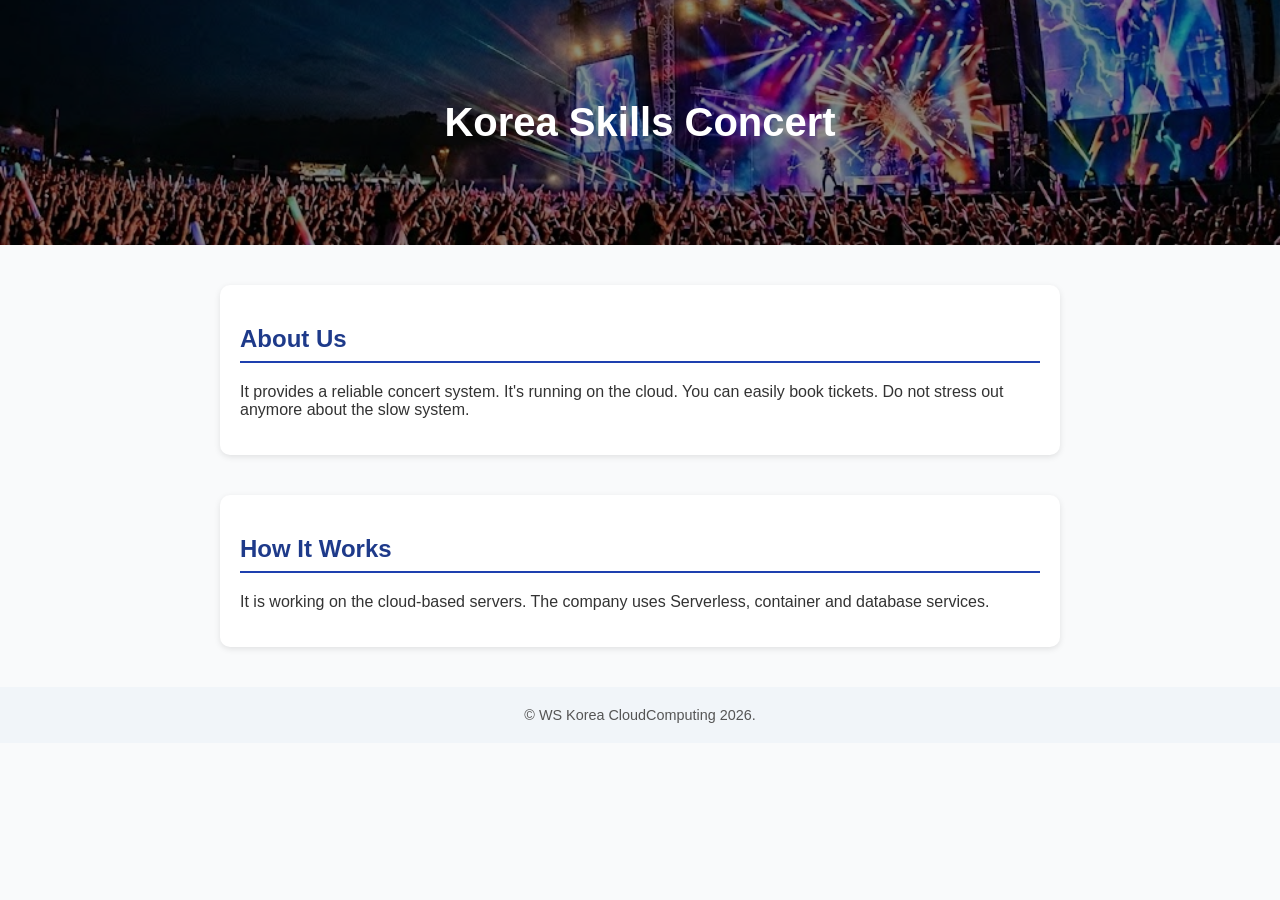
==== index.html @ e22e2580 "Add files via upload" ====
<!DOCTYPE html>
<html lang="en">
<head>
  <meta charset="UTF-8">
  <title>SkillsKorea</title>
  <style>
    body {
      font-family: 'Segoe UI', Arial, sans-serif;
      background-color: #f9fafb;
      margin: 0;
      padding: 0;
      color: #333;
    }
    header {
      background-image: url('main.jpeg');
      background-size: cover;
      background-position: center;
      color: white;
      padding: 100px 20px;
      text-align: center;
      position: relative;
    }
    header::after {
      content: "";
      position: absolute;
      top: 0; left: 0; right: 0; bottom: 0;
      background: rgba(0, 0, 0, 0.45); /* 어두운 반투명 오버레이 */
    }
    header h1 {
      position: relative;
      z-index: 1;
      font-size: 2.5em;
      margin: 0;
    }
    section {
      max-width: 800px;
      margin: 40px auto;
      padding: 20px;
      background: white;
      border-radius: 10px;
      box-shadow: 0 2px 6px rgba(0,0,0,0.1);
    }
    h2 {
      color: #1e3a8a;
      border-bottom: 2px solid #1e40af;
      padding-bottom: 8px;
    }
    ul {
      list-style-type: square;
      margin-left: 20px;
    }
    footer {
      text-align: center;
      padding: 20px;
      background-color: #f1f5f9;
      color: #555;
      font-size: 0.9em;
    }
    @media (max-width: 600px) {
      header { padding: 60px 10px; }
      section { margin: 20px; }
    }
  </style>
</head>
<body>

  <header>
    <h1>Korea Skills Concert</h1>
  </header>

  <section id="about">
    <h2>About Us</h2>
    <p>
      It provides a reliable concert system. It's running on the cloud. You can easily book tickets. Do not stress out anymore about the slow system.<br>
    </p>
  </section>

  <section id="how-it-works">
    <h2>How It Works</h2>
    <p>
      It is working on the cloud-based servers. The company uses Serverless, container and database services.
    </p>
  </section>

  <footer>
    © WS Korea CloudComputing 2026.
  </footer>

</body>
</html>
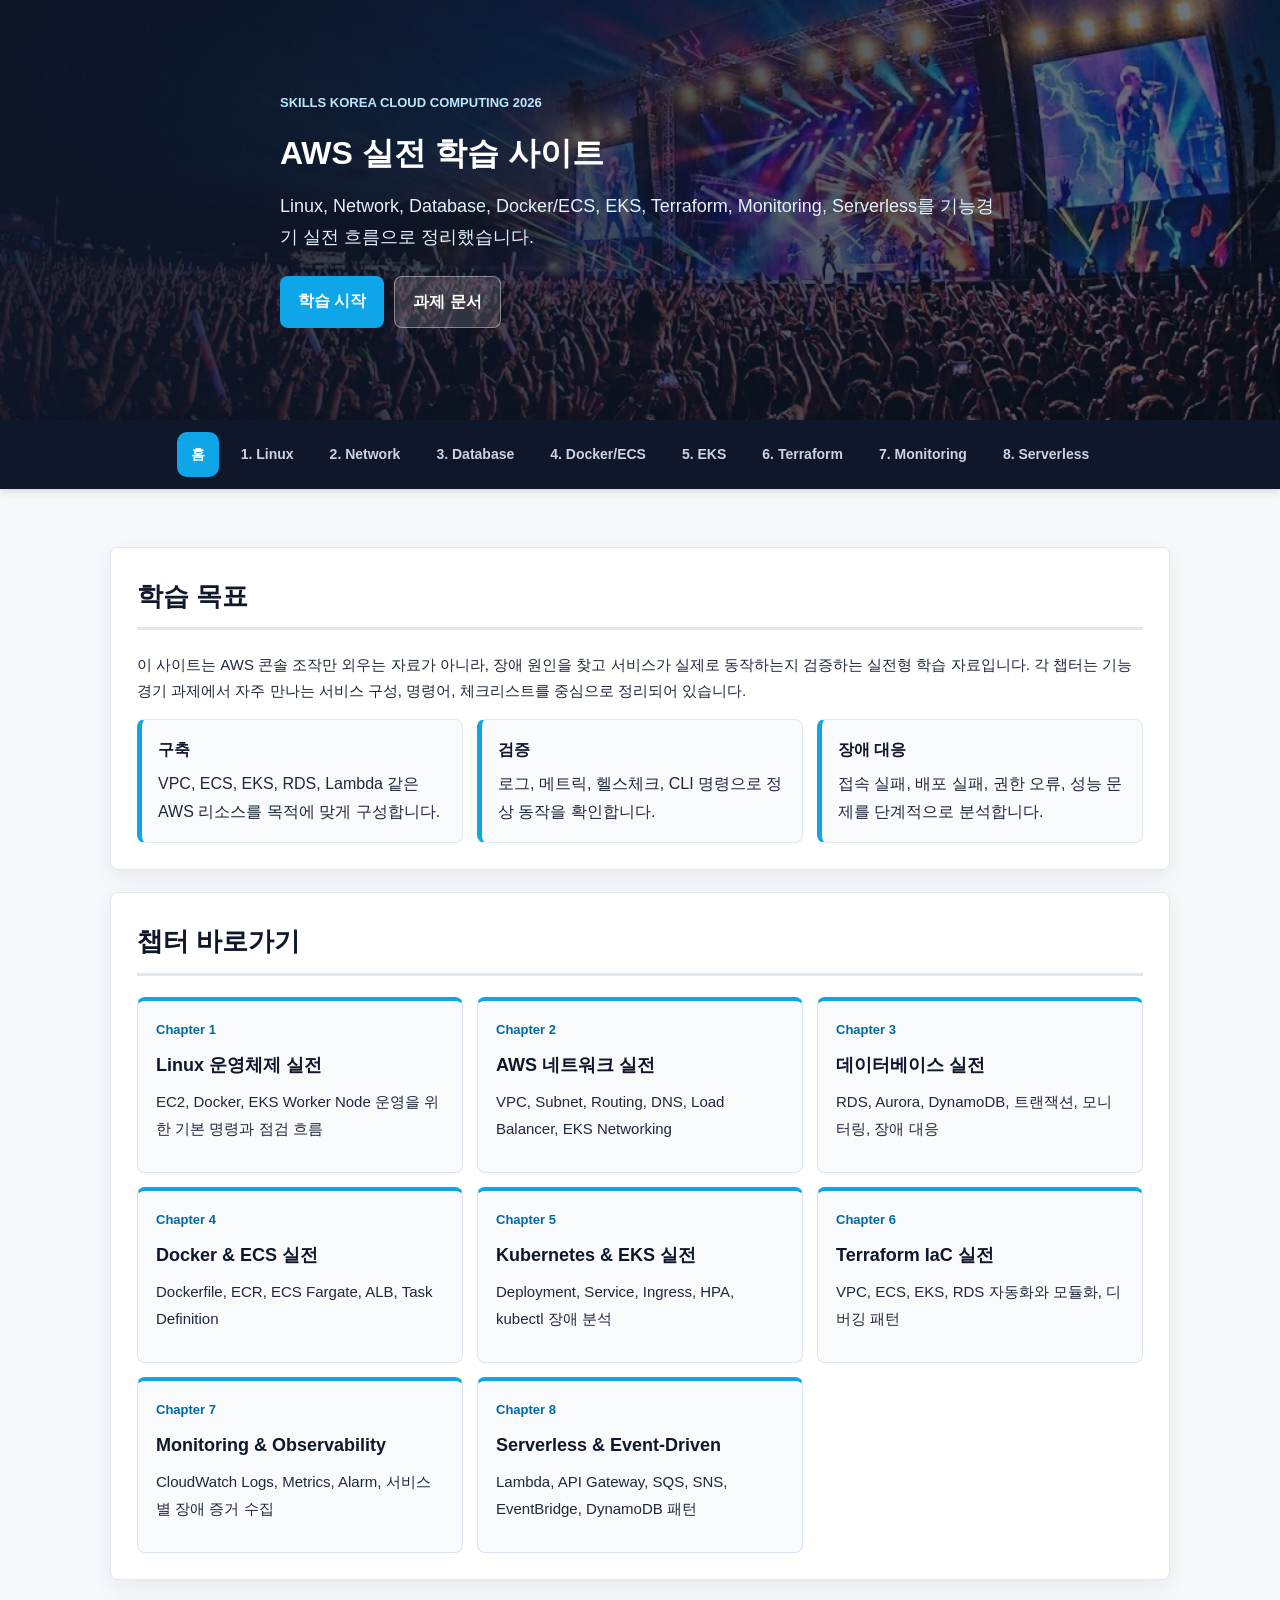
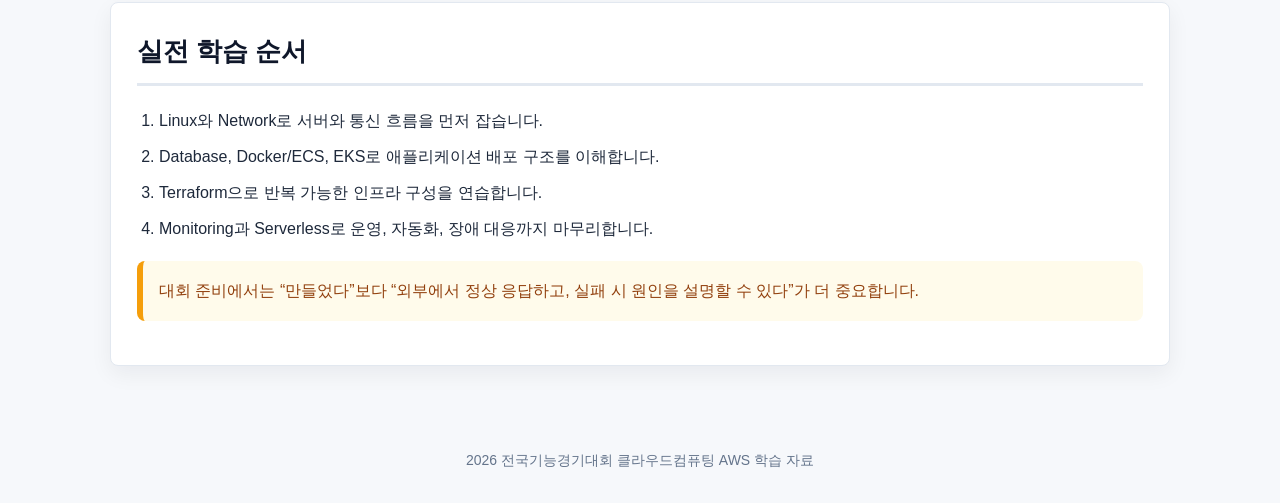
==== commit 165e4ad1: "Add files via upload" ====
--- a/index.html
+++ b/index.html
@@ -1,91 +1,107 @@
 <!DOCTYPE html>
-<html lang="en">
+<html lang="ko">
 <head>
-  <meta charset="UTF-8">
-  <title>SkillsKorea</title>
-  <style>
-    body {
-      font-family: 'Segoe UI', Arial, sans-serif;
-      background-color: #f9fafb;
-      margin: 0;
-      padding: 0;
-      color: #333;
-    }
-    header {
-      background-image: url('main.jpeg');
-      background-size: cover;
-      background-position: center;
-      color: white;
-      padding: 100px 20px;
-      text-align: center;
-      position: relative;
-    }
-    header::after {
-      content: "";
-      position: absolute;
-      top: 0; left: 0; right: 0; bottom: 0;
-      background: rgba(0, 0, 0, 0.45); /* 어두운 반투명 오버레이 */
-    }
-    header h1 {
-      position: relative;
-      z-index: 1;
-      font-size: 2.5em;
-      margin: 0;
-    }
-    section {
-      max-width: 800px;
-      margin: 40px auto;
-      padding: 20px;
-      background: white;
-      border-radius: 10px;
-      box-shadow: 0 2px 6px rgba(0,0,0,0.1);
-    }
-    h2 {
-      color: #1e3a8a;
-      border-bottom: 2px solid #1e40af;
-      padding-bottom: 8px;
-    }
-    ul {
-      list-style-type: square;
-      margin-left: 20px;
-    }
-    footer {
-      text-align: center;
-      padding: 20px;
-      background-color: #f1f5f9;
-      color: #555;
-      font-size: 0.9em;
-    }
-    @media (max-width: 600px) {
-      header { padding: 60px 10px; }
-      section { margin: 20px; }
-    }
-  </style>
+  <meta charset="UTF-8" />
+  <meta name="viewport" content="width=device-width, initial-scale=1.0" />
+  <title>2026 전국기능경기대회 클라우드컴퓨팅 AWS 학습</title>
+  <link rel="stylesheet" href="style.css" />
 </head>
 <body>
-
-  <header>
-    <h1>Korea Skills Concert</h1>
+  <header class="home-hero">
+    <div class="wrap">
+      <p class="eyebrow">Skills Korea Cloud Computing 2026</p>
+      <h1>AWS 실전 학습 사이트</h1>
+      <p class="lead">Linux, Network, Database, Docker/ECS, EKS, Terraform, Monitoring, Serverless를 기능경기 실전 흐름으로 정리했습니다.</p>
+      <div class="hero-actions">
+        <a class="btn" href="chapter_1_linux.html">학습 시작</a>
+        <a class="btn secondary" href="2026_전국기능경기대회_클라우드컴퓨팅_제1과제_v3.docx">과제 문서</a>
+      </div>
+    </div>
   </header>
 
-  <section id="about">
-    <h2>About Us</h2>
-    <p>
-      It provides a reliable concert system. It's running on the cloud. You can easily book tickets. Do not stress out anymore about the slow system.<br>
-    </p>
-  </section>
+  <nav aria-label="주요 학습 목차">
+    <a class="active" href="index.html">홈</a>
+    <a href="chapter_1_linux.html">1. Linux</a>
+    <a href="chapter_2_network.html">2. Network</a>
+    <a href="chapter_3_database.html">3. Database</a>
+    <a href="chapter_4_docker_ecs.html">4. Docker/ECS</a>
+    <a href="chapter_5_eks.html">5. EKS</a>
+    <a href="chapter_6_terraform.html">6. Terraform</a>
+    <a href="chapter_7_monitoring.html">7. Monitoring</a>
+    <a href="chapter_8_serverless.html">8. Serverless</a>
+  </nav>
 
-  <section id="how-it-works">
-    <h2>How It Works</h2>
-    <p>
-      It is working on the cloud-based servers. The company uses Serverless, container and database services.
-    </p>
-  </section>
+  <main>
+    <section class="box intro-box">
+      <h2>학습 목표</h2>
+      <p>이 사이트는 AWS 콘솔 조작만 외우는 자료가 아니라, 장애 원인을 찾고 서비스가 실제로 동작하는지 검증하는 실전형 학습 자료입니다. 각 챕터는 기능경기 과제에서 자주 만나는 서비스 구성, 명령어, 체크리스트를 중심으로 정리되어 있습니다.</p>
+      <div class="grid">
+        <div class="card"><b>구축</b>VPC, ECS, EKS, RDS, Lambda 같은 AWS 리소스를 목적에 맞게 구성합니다.</div>
+        <div class="card"><b>검증</b>로그, 메트릭, 헬스체크, CLI 명령으로 정상 동작을 확인합니다.</div>
+        <div class="card"><b>장애 대응</b>접속 실패, 배포 실패, 권한 오류, 성능 문제를 단계적으로 분석합니다.</div>
+      </div>
+    </section>
+
+    <section class="box">
+      <h2>챕터 바로가기</h2>
+      <div class="chapter-grid">
+        <a class="chapter-card" href="chapter_1_linux.html">
+          <span>Chapter 1</span>
+          <b>Linux 운영체제 실전</b>
+          <p>EC2, Docker, EKS Worker Node 운영을 위한 기본 명령과 점검 흐름</p>
+        </a>
+        <a class="chapter-card" href="chapter_2_network.html">
+          <span>Chapter 2</span>
+          <b>AWS 네트워크 실전</b>
+          <p>VPC, Subnet, Routing, DNS, Load Balancer, EKS Networking</p>
+        </a>
+        <a class="chapter-card" href="chapter_3_database.html">
+          <span>Chapter 3</span>
+          <b>데이터베이스 실전</b>
+          <p>RDS, Aurora, DynamoDB, 트랜잭션, 모니터링, 장애 대응</p>
+        </a>
+        <a class="chapter-card" href="chapter_4_docker_ecs.html">
+          <span>Chapter 4</span>
+          <b>Docker & ECS 실전</b>
+          <p>Dockerfile, ECR, ECS Fargate, ALB, Task Definition</p>
+        </a>
+        <a class="chapter-card" href="chapter_5_eks.html">
+          <span>Chapter 5</span>
+          <b>Kubernetes & EKS 실전</b>
+          <p>Deployment, Service, Ingress, HPA, kubectl 장애 분석</p>
+        </a>
+        <a class="chapter-card" href="chapter_6_terraform.html">
+          <span>Chapter 6</span>
+          <b>Terraform IaC 실전</b>
+          <p>VPC, ECS, EKS, RDS 자동화와 모듈화, 디버깅 패턴</p>
+        </a>
+        <a class="chapter-card" href="chapter_7_monitoring.html">
+          <span>Chapter 7</span>
+          <b>Monitoring & Observability</b>
+          <p>CloudWatch Logs, Metrics, Alarm, 서비스별 장애 증거 수집</p>
+        </a>
+        <a class="chapter-card" href="chapter_8_serverless.html">
+          <span>Chapter 8</span>
+          <b>Serverless & Event-Driven</b>
+          <p>Lambda, API Gateway, SQS, SNS, EventBridge, DynamoDB 패턴</p>
+        </a>
+      </div>
+    </section>
+
+    <section class="box">
+      <h2>실전 학습 순서</h2>
+      <ol class="study-flow">
+        <li>Linux와 Network로 서버와 통신 흐름을 먼저 잡습니다.</li>
+        <li>Database, Docker/ECS, EKS로 애플리케이션 배포 구조를 이해합니다.</li>
+        <li>Terraform으로 반복 가능한 인프라 구성을 연습합니다.</li>
+        <li>Monitoring과 Serverless로 운영, 자동화, 장애 대응까지 마무리합니다.</li>
+      </ol>
+      <div class="tip">대회 준비에서는 “만들었다”보다 “외부에서 정상 응답하고, 실패 시 원인을 설명할 수 있다”가 더 중요합니다.</div>
+    </section>
+  </main>
 
   <footer>
-    © WS Korea CloudComputing 2026.
+    2026 전국기능경기대회 클라우드컴퓨팅 AWS 학습 자료
   </footer>
-
 </body>
 </html>
-
--- a/style.css
+++ b/style.css
@@ -0,0 +1,338 @@
+* {
+  box-sizing: border-box;
+}
+
+body {
+  margin: 0;
+  font-family: 'Noto Sans KR', 'Segoe UI', sans-serif;
+  background: #f6f8fb;
+  color: #1e293b;
+  line-height: 1.75;
+}
+
+header {
+  background: linear-gradient(135deg, #172554, #0369a1);
+  padding: 40px 20px;
+  color: white;
+}
+
+.home-hero {
+  background:
+    linear-gradient(90deg, rgba(15, 23, 42, 0.9), rgba(15, 23, 42, 0.58)),
+    url('main.jpeg') center / cover;
+  min-height: 420px;
+  display: flex;
+  align-items: center;
+}
+
+header .wrap {
+  max-width: 1100px;
+  margin: auto;
+}
+
+header h1 {
+  margin: 0;
+  font-size: 32px;
+  font-weight: 800;
+}
+
+header p {
+  margin-top: 10px;
+  color: #e0f2fe;
+  font-size: 16px;
+}
+
+.eyebrow {
+  margin: 0 0 10px;
+  color: #bae6fd;
+  font-size: 13px;
+  font-weight: 800;
+  text-transform: uppercase;
+}
+
+.lead {
+  max-width: 720px;
+  font-size: 18px;
+}
+
+.hero-actions {
+  display: flex;
+  gap: 10px;
+  flex-wrap: wrap;
+  margin-top: 22px;
+}
+
+nav {
+  background: #0f172a;
+  padding: 12px;
+  display: flex;
+  gap: 8px;
+  flex-wrap: wrap;
+  justify-content: center;
+  position: sticky;
+  top: 0;
+  z-index: 100;
+  box-shadow: 0 2px 8px rgba(0,0,0,0.15);
+}
+
+nav a {
+  color: #cbd5e1;
+  text-decoration: none;
+  padding: 10px 14px;
+  border-radius: 10px;
+  font-weight: 700;
+  font-size: 14px;
+  transition: 0.2s ease;
+}
+
+nav a:hover,
+nav a.active {
+  background: #0ea5e9;
+  color: white;
+}
+
+main {
+  max-width: 1100px;
+  margin: auto;
+  padding: 30px 20px;
+}
+
+.box {
+  background: white;
+  border-radius: 8px;
+  padding: 26px;
+  margin-bottom: 22px;
+  border: 1px solid #e2e8f0;
+  box-shadow: 0 8px 22px rgba(15, 23, 42, 0.06);
+}
+
+h2 {
+  font-size: 26px;
+  color: #0f172a;
+  border-bottom: 3px solid #e2e8f0;
+  padding-bottom: 8px;
+  margin-top: 0;
+}
+
+h3 {
+  font-size: 19px;
+  color: #1e3a5f;
+  margin-top: 24px;
+}
+
+p {
+  font-size: 15px;
+}
+
+.grid {
+  display: grid;
+  grid-template-columns: repeat(auto-fit, minmax(240px, 1fr));
+  gap: 14px;
+}
+
+.card {
+  background: #f8fafc;
+  border: 1px solid #e2e8f0;
+  border-left: 5px solid #0ea5e9;
+  border-radius: 8px;
+  padding: 16px;
+}
+
+.card b {
+  display: block;
+  margin-bottom: 6px;
+  color: #0f172a;
+}
+
+.tip {
+  background: #fffbeb;
+  border-left: 6px solid #f59e0b;
+  padding: 16px;
+  border-radius: 8px;
+  margin: 18px 0;
+  color: #92400e;
+}
+
+.warn {
+  background: #fef2f2;
+  border-left: 6px solid #ef4444;
+  padding: 16px;
+  border-radius: 8px;
+  margin: 18px 0;
+  color: #991b1b;
+}
+
+pre {
+  background: #0f172a;
+  color: #e2e8f0;
+  padding: 16px;
+  border-radius: 8px;
+  overflow-x: auto;
+  font-size: 13px;
+  line-height: 1.65;
+}
+
+code {
+  font-family: 'Fira Code', monospace;
+}
+
+table {
+  width: 100%;
+  border-collapse: collapse;
+  margin: 14px 0;
+  background: white;
+}
+
+th,
+td {
+  border: 1px solid #e2e8f0;
+  padding: 10px;
+  text-align: left;
+  vertical-align: top;
+}
+
+th {
+  background: #e0f2fe;
+  font-weight: 700;
+}
+
+.check li {
+  margin: 8px 0;
+}
+
+.diagram {
+  background: #f8fafc;
+  border: 1px dashed #94a3b8;
+  border-radius: 8px;
+  padding: 16px;
+  font-family: monospace;
+  white-space: pre-wrap;
+}
+
+.next {
+  display: flex;
+  justify-content: space-between;
+  gap: 10px;
+  margin-top: 30px;
+}
+
+.btn {
+  display: inline-block;
+  background: #0ea5e9;
+  color: white;
+  text-decoration: none;
+  border-radius: 8px;
+  padding: 11px 18px;
+  font-weight: 800;
+  transition: 0.2s ease;
+}
+
+.btn:hover {
+  background: #0284c7;
+}
+
+.btn.secondary {
+  background: rgba(255, 255, 255, 0.14);
+  border: 1px solid rgba(255, 255, 255, 0.4);
+}
+
+.btn.secondary:hover {
+  background: rgba(255, 255, 255, 0.24);
+}
+
+.intro-box {
+  margin-top: 28px;
+}
+
+.chapter-grid {
+  display: grid;
+  grid-template-columns: repeat(auto-fit, minmax(250px, 1fr));
+  gap: 14px;
+}
+
+.chapter-card {
+  min-height: 176px;
+  display: flex;
+  flex-direction: column;
+  gap: 8px;
+  padding: 18px;
+  color: #1e293b;
+  text-decoration: none;
+  background: #f8fafc;
+  border: 1px solid #dbe4ef;
+  border-top: 4px solid #0ea5e9;
+  border-radius: 8px;
+  transition: transform 0.16s ease, box-shadow 0.16s ease, border-color 0.16s ease;
+}
+
+.chapter-card:hover {
+  transform: translateY(-2px);
+  border-color: #38bdf8;
+  box-shadow: 0 10px 24px rgba(15, 23, 42, 0.1);
+}
+
+.chapter-card span {
+  color: #0369a1;
+  font-size: 13px;
+  font-weight: 800;
+}
+
+.chapter-card b {
+  color: #0f172a;
+  font-size: 18px;
+}
+
+.chapter-card p {
+  margin: 0;
+}
+
+.study-flow {
+  padding-left: 22px;
+}
+
+.study-flow li {
+  margin: 8px 0;
+}
+
+footer {
+  text-align: center;
+  padding: 30px;
+  color: #64748b;
+  font-size: 14px;
+}
+
+@media (max-width: 768px) {
+  header h1 {
+    font-size: 24px;
+  }
+
+  .home-hero {
+    min-height: 380px;
+  }
+
+  .lead {
+    font-size: 16px;
+  }
+
+  nav {
+    justify-content: flex-start;
+    overflow-x: auto;
+    flex-wrap: nowrap;
+  }
+
+  .grid {
+    grid-template-columns: 1fr;
+  }
+
+  .next {
+    flex-direction: column;
+  }
+
+  .btn {
+    text-align: center;
+  }
+
+  .hero-actions .btn {
+    width: 100%;
+  }
+}
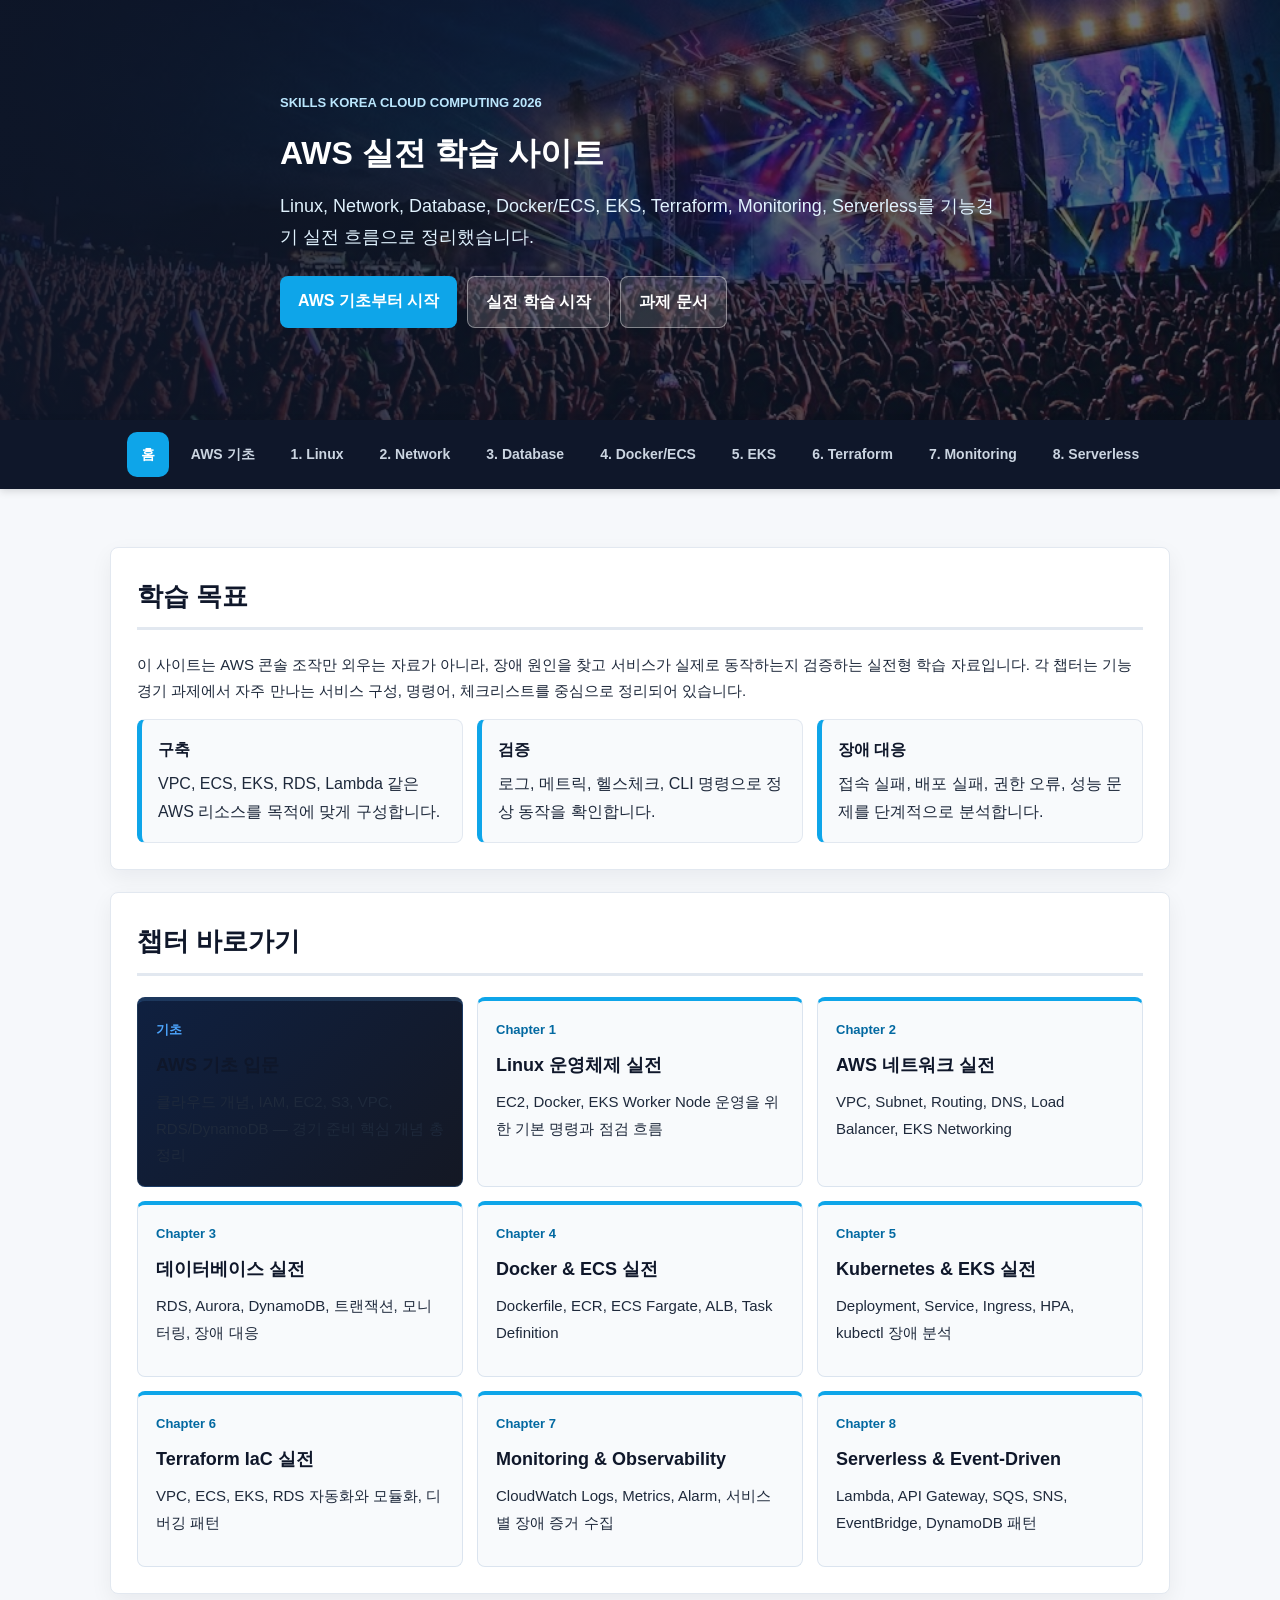
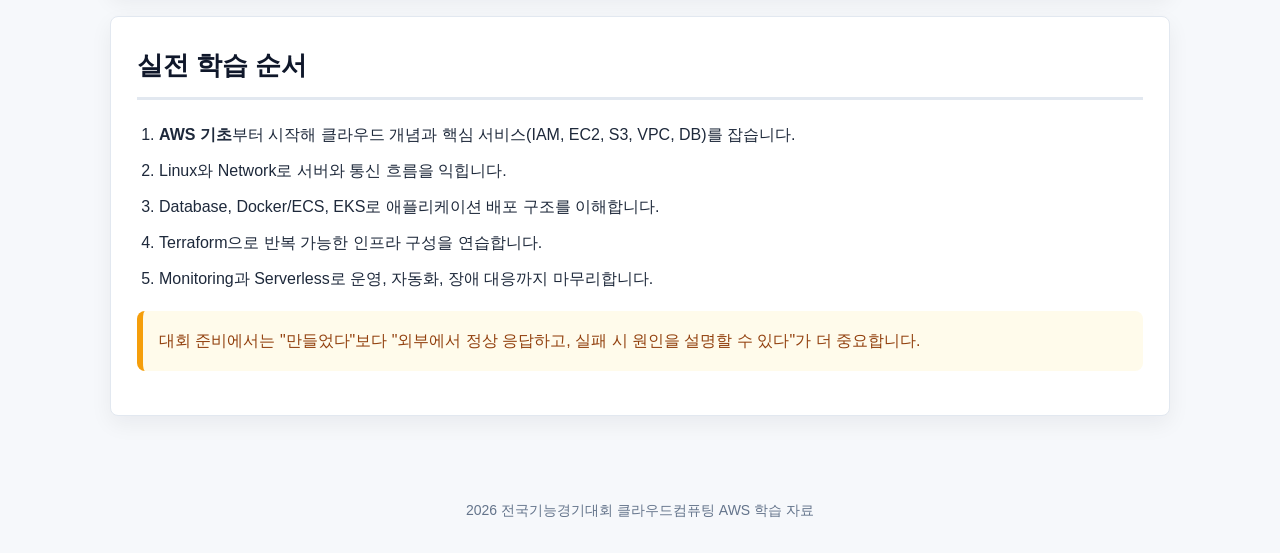
==== commit aae073a9: "Add files via upload" ====
--- a/index.html
+++ b/index.html
@@ -1,107 +1,125 @@
 <!DOCTYPE html>
 <html lang="ko">
 <head>
-  <meta charset="UTF-8" />
-  <meta name="viewport" content="width=device-width, initial-scale=1.0" />
-  <title>2026 전국기능경기대회 클라우드컴퓨팅 AWS 학습</title>
-  <link rel="stylesheet" href="style.css" />
+<meta charset="UTF-8" />
+<meta name="viewport" content="width=device-width, initial-scale=1.0" />
+<title>2026 전국기능경기대회 클라우드컴퓨팅 AWS 학습</title>
+<link rel="stylesheet" href="style.css" />
 </head>
 <body>
-  <header class="home-hero">
-    <div class="wrap">
-      <p class="eyebrow">Skills Korea Cloud Computing 2026</p>
-      <h1>AWS 실전 학습 사이트</h1>
-      <p class="lead">Linux, Network, Database, Docker/ECS, EKS, Terraform, Monitoring, Serverless를 기능경기 실전 흐름으로 정리했습니다.</p>
-      <div class="hero-actions">
-        <a class="btn" href="chapter_1_linux.html">학습 시작</a>
-        <a class="btn secondary" href="2026_전국기능경기대회_클라우드컴퓨팅_제1과제_v3.docx">과제 문서</a>
-      </div>
+<header class="home-hero">
+  <div class="wrap">
+    <p class="eyebrow">Skills Korea Cloud Computing 2026</p>
+    <h1>AWS 실전 학습 사이트</h1>
+    <p class="lead">Linux, Network, Database, Docker/ECS, EKS, Terraform, Monitoring, Serverless를 기능경기 실전 흐름으로 정리했습니다.</p>
+    <div class="hero-actions">
+      <a class="btn" href="chapter_aws_basic.html">AWS 기초부터 시작</a>
+      <a class="btn secondary" href="chapter_1_linux.html">실전 학습 시작</a>
+      <a class="btn secondary" href="2026_전국기능경기대회_클라우드컴퓨팅_제1과제_v3.docx">과제 문서</a>
     </div>
-  </header>
+  </div>
+</header>
 
-  <nav aria-label="주요 학습 목차">
-    <a class="active" href="index.html">홈</a>
-    <a href="chapter_1_linux.html">1. Linux</a>
-    <a href="chapter_2_network.html">2. Network</a>
-    <a href="chapter_3_database.html">3. Database</a>
-    <a href="chapter_4_docker_ecs.html">4. Docker/ECS</a>
-    <a href="chapter_5_eks.html">5. EKS</a>
-    <a href="chapter_6_terraform.html">6. Terraform</a>
-    <a href="chapter_7_monitoring.html">7. Monitoring</a>
-    <a href="chapter_8_serverless.html">8. Serverless</a>
-  </nav>
+<nav aria-label="주요 학습 목차">
+  <a class="active" href="index.html">홈</a>
+  <a href="chapter_aws_basic.html">AWS 기초</a>
+  <a href="chapter_1_linux.html">1. Linux</a>
+  <a href="chapter_2_network.html">2. Network</a>
+  <a href="chapter_3_database.html">3. Database</a>
+  <a href="chapter_4_docker_ecs.html">4. Docker/ECS</a>
+  <a href="chapter_5_eks.html">5. EKS</a>
+  <a href="chapter_6_terraform.html">6. Terraform</a>
+  <a href="chapter_7_monitoring.html">7. Monitoring</a>
+  <a href="chapter_8_serverless.html">8. Serverless</a>
+</nav>
 
-  <main>
-    <section class="box intro-box">
-      <h2>학습 목표</h2>
-      <p>이 사이트는 AWS 콘솔 조작만 외우는 자료가 아니라, 장애 원인을 찾고 서비스가 실제로 동작하는지 검증하는 실전형 학습 자료입니다. 각 챕터는 기능경기 과제에서 자주 만나는 서비스 구성, 명령어, 체크리스트를 중심으로 정리되어 있습니다.</p>
-      <div class="grid">
-        <div class="card"><b>구축</b>VPC, ECS, EKS, RDS, Lambda 같은 AWS 리소스를 목적에 맞게 구성합니다.</div>
-        <div class="card"><b>검증</b>로그, 메트릭, 헬스체크, CLI 명령으로 정상 동작을 확인합니다.</div>
-        <div class="card"><b>장애 대응</b>접속 실패, 배포 실패, 권한 오류, 성능 문제를 단계적으로 분석합니다.</div>
-      </div>
-    </section>
+<main>
+  <section class="box intro-box">
+    <h2>학습 목표</h2>
+    <p>이 사이트는 AWS 콘솔 조작만 외우는 자료가 아니라, 장애 원인을 찾고 서비스가 실제로 동작하는지 검증하는 실전형 학습 자료입니다. 각 챕터는 기능경기 과제에서 자주 만나는 서비스 구성, 명령어, 체크리스트를 중심으로 정리되어 있습니다.</p>
+    <div class="grid">
+      <div class="card"><b>구축</b>VPC, ECS, EKS, RDS, Lambda 같은 AWS 리소스를 목적에 맞게 구성합니다.</div>
+      <div class="card"><b>검증</b>로그, 메트릭, 헬스체크, CLI 명령으로 정상 동작을 확인합니다.</div>
+      <div class="card"><b>장애 대응</b>접속 실패, 배포 실패, 권한 오류, 성능 문제를 단계적으로 분석합니다.</div>
+    </div>
+  </section>
 
-    <section class="box">
-      <h2>챕터 바로가기</h2>
-      <div class="chapter-grid">
-        <a class="chapter-card" href="chapter_1_linux.html">
-          <span>Chapter 1</span>
-          <b>Linux 운영체제 실전</b>
-          <p>EC2, Docker, EKS Worker Node 운영을 위한 기본 명령과 점검 흐름</p>
-        </a>
-        <a class="chapter-card" href="chapter_2_network.html">
-          <span>Chapter 2</span>
-          <b>AWS 네트워크 실전</b>
-          <p>VPC, Subnet, Routing, DNS, Load Balancer, EKS Networking</p>
-        </a>
-        <a class="chapter-card" href="chapter_3_database.html">
-          <span>Chapter 3</span>
-          <b>데이터베이스 실전</b>
-          <p>RDS, Aurora, DynamoDB, 트랜잭션, 모니터링, 장애 대응</p>
-        </a>
-        <a class="chapter-card" href="chapter_4_docker_ecs.html">
-          <span>Chapter 4</span>
-          <b>Docker & ECS 실전</b>
-          <p>Dockerfile, ECR, ECS Fargate, ALB, Task Definition</p>
-        </a>
-        <a class="chapter-card" href="chapter_5_eks.html">
-          <span>Chapter 5</span>
-          <b>Kubernetes & EKS 실전</b>
-          <p>Deployment, Service, Ingress, HPA, kubectl 장애 분석</p>
-        </a>
-        <a class="chapter-card" href="chapter_6_terraform.html">
-          <span>Chapter 6</span>
-          <b>Terraform IaC 실전</b>
-          <p>VPC, ECS, EKS, RDS 자동화와 모듈화, 디버깅 패턴</p>
-        </a>
-        <a class="chapter-card" href="chapter_7_monitoring.html">
-          <span>Chapter 7</span>
-          <b>Monitoring & Observability</b>
-          <p>CloudWatch Logs, Metrics, Alarm, 서비스별 장애 증거 수집</p>
-        </a>
-        <a class="chapter-card" href="chapter_8_serverless.html">
-          <span>Chapter 8</span>
-          <b>Serverless & Event-Driven</b>
-          <p>Lambda, API Gateway, SQS, SNS, EventBridge, DynamoDB 패턴</p>
-        </a>
-      </div>
-    </section>
+  <section class="box">
+    <h2>챕터 바로가기</h2>
+    <div class="chapter-grid">
 
-    <section class="box">
-      <h2>실전 학습 순서</h2>
-      <ol class="study-flow">
-        <li>Linux와 Network로 서버와 통신 흐름을 먼저 잡습니다.</li>
-        <li>Database, Docker/ECS, EKS로 애플리케이션 배포 구조를 이해합니다.</li>
-        <li>Terraform으로 반복 가능한 인프라 구성을 연습합니다.</li>
-        <li>Monitoring과 Serverless로 운영, 자동화, 장애 대응까지 마무리합니다.</li>
-      </ol>
-      <div class="tip">대회 준비에서는 “만들었다”보다 “외부에서 정상 응답하고, 실패 시 원인을 설명할 수 있다”가 더 중요합니다.</div>
-    </section>
-  </main>
+      <a class="chapter-card" href="chapter_aws_basic.html" style="border-color:#4da6ff33; background:linear-gradient(135deg,#0f2040,#141824);">
+        <span style="color:#4da6ff;">기초</span>
+        <b>AWS 기초 입문</b>
+        <p>클라우드 개념, IAM, EC2, S3, VPC, RDS/DynamoDB — 경기 준비 핵심 개념 총정리</p>
+      </a>
 
-  <footer>
-    2026 전국기능경기대회 클라우드컴퓨팅 AWS 학습 자료
-  </footer>
+      <a class="chapter-card" href="chapter_1_linux.html">
+        <span>Chapter 1</span>
+        <b>Linux 운영체제 실전</b>
+        <p>EC2, Docker, EKS Worker Node 운영을 위한 기본 명령과 점검 흐름</p>
+      </a>
+
+      <a class="chapter-card" href="chapter_2_network.html">
+        <span>Chapter 2</span>
+        <b>AWS 네트워크 실전</b>
+        <p>VPC, Subnet, Routing, DNS, Load Balancer, EKS Networking</p>
+      </a>
+
+      <a class="chapter-card" href="chapter_3_database.html">
+        <span>Chapter 3</span>
+        <b>데이터베이스 실전</b>
+        <p>RDS, Aurora, DynamoDB, 트랜잭션, 모니터링, 장애 대응</p>
+      </a>
+
+      <a class="chapter-card" href="chapter_4_docker_ecs.html">
+        <span>Chapter 4</span>
+        <b>Docker & ECS 실전</b>
+        <p>Dockerfile, ECR, ECS Fargate, ALB, Task Definition</p>
+      </a>
+
+      <a class="chapter-card" href="chapter_5_eks.html">
+        <span>Chapter 5</span>
+        <b>Kubernetes & EKS 실전</b>
+        <p>Deployment, Service, Ingress, HPA, kubectl 장애 분석</p>
+      </a>
+
+      <a class="chapter-card" href="chapter_6_terraform.html">
+        <span>Chapter 6</span>
+        <b>Terraform IaC 실전</b>
+        <p>VPC, ECS, EKS, RDS 자동화와 모듈화, 디버깅 패턴</p>
+      </a>
+
+      <a class="chapter-card" href="chapter_7_monitoring.html">
+        <span>Chapter 7</span>
+        <b>Monitoring & Observability</b>
+        <p>CloudWatch Logs, Metrics, Alarm, 서비스별 장애 증거 수집</p>
+      </a>
+
+      <a class="chapter-card" href="chapter_8_serverless.html">
+        <span>Chapter 8</span>
+        <b>Serverless & Event-Driven</b>
+        <p>Lambda, API Gateway, SQS, SNS, EventBridge, DynamoDB 패턴</p>
+      </a>
+
+    </div>
+  </section>
+
+  <section class="box">
+    <h2>실전 학습 순서</h2>
+    <ol class="study-flow">
+      <li><b>AWS 기초</b>부터 시작해 클라우드 개념과 핵심 서비스(IAM, EC2, S3, VPC, DB)를 잡습니다.</li>
+      <li>Linux와 Network로 서버와 통신 흐름을 익힙니다.</li>
+      <li>Database, Docker/ECS, EKS로 애플리케이션 배포 구조를 이해합니다.</li>
+      <li>Terraform으로 반복 가능한 인프라 구성을 연습합니다.</li>
+      <li>Monitoring과 Serverless로 운영, 자동화, 장애 대응까지 마무리합니다.</li>
+    </ol>
+    <div class="tip">대회 준비에서는 "만들었다"보다 "외부에서 정상 응답하고, 실패 시 원인을 설명할 수 있다"가 더 중요합니다.</div>
+  </section>
+</main>
+
+<footer>
+  2026 전국기능경기대회 클라우드컴퓨팅 AWS 학습 자료
+</footer>
 </body>
 </html>
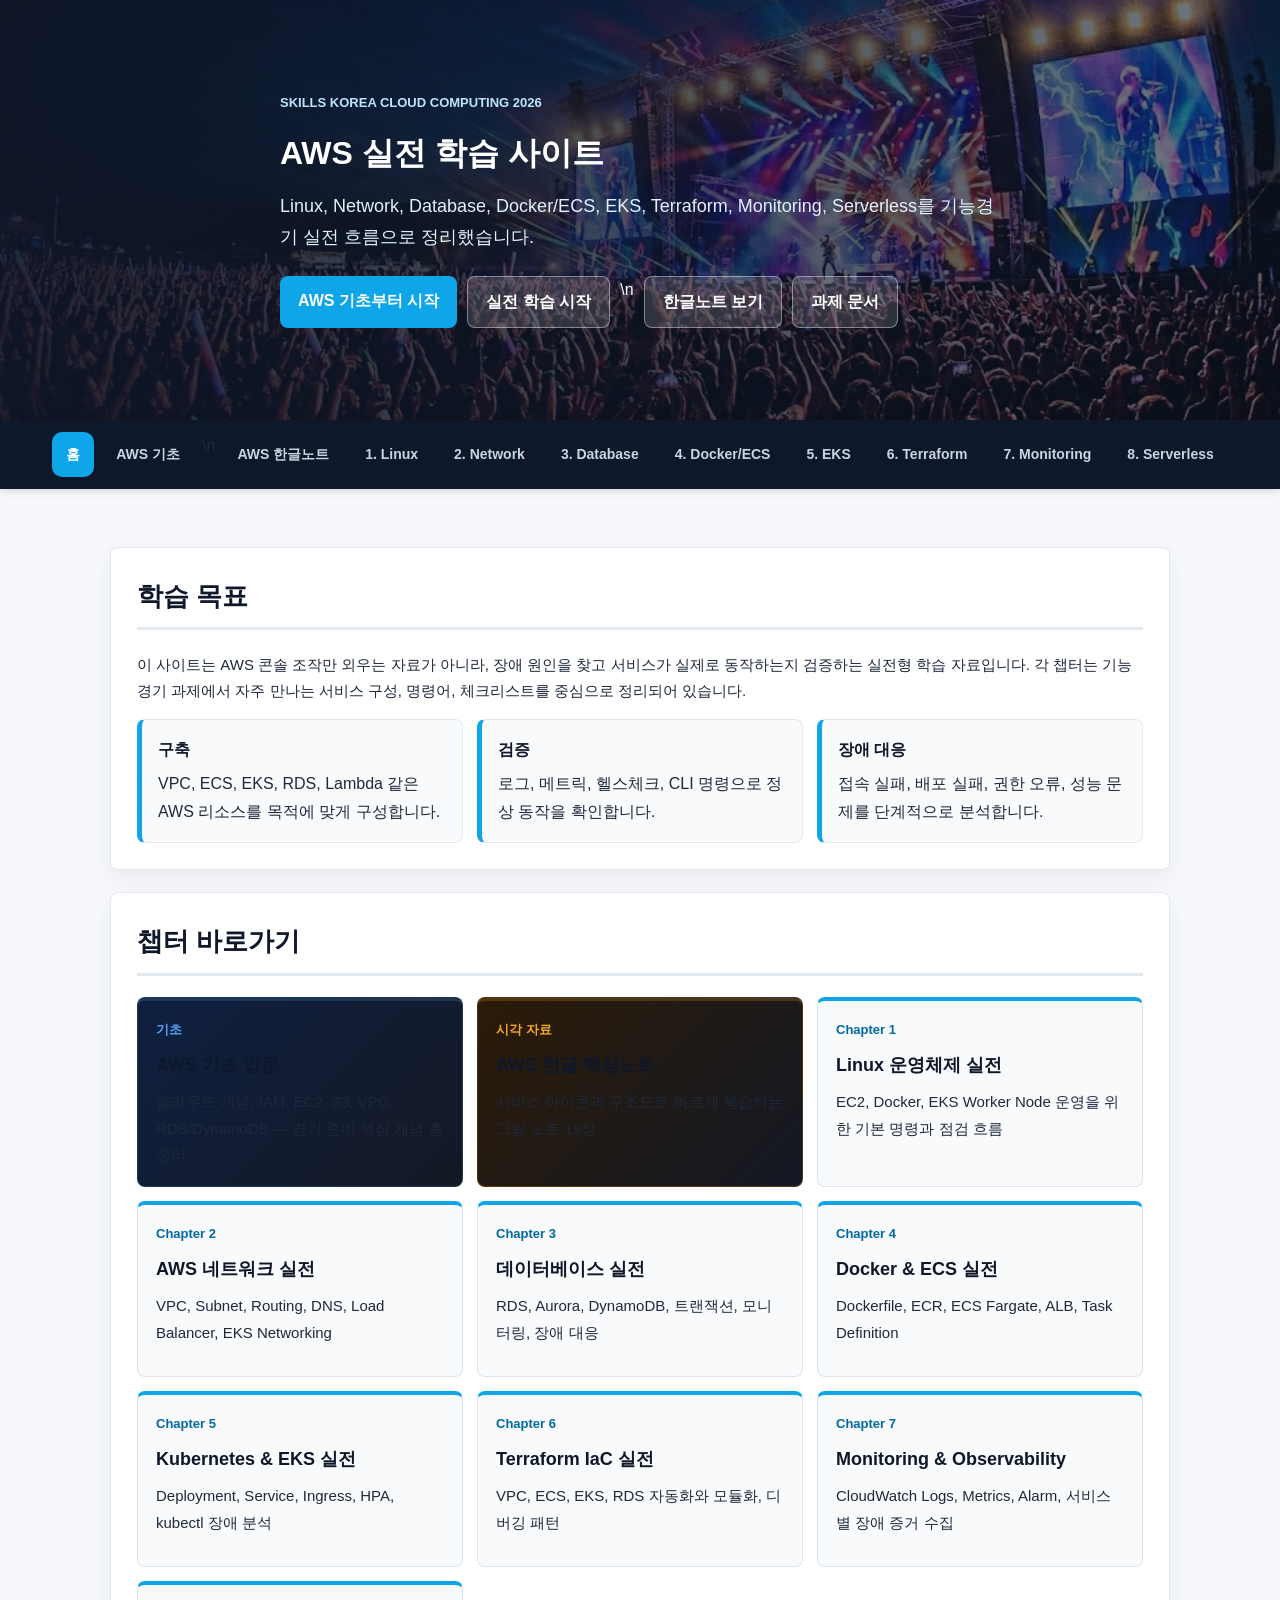
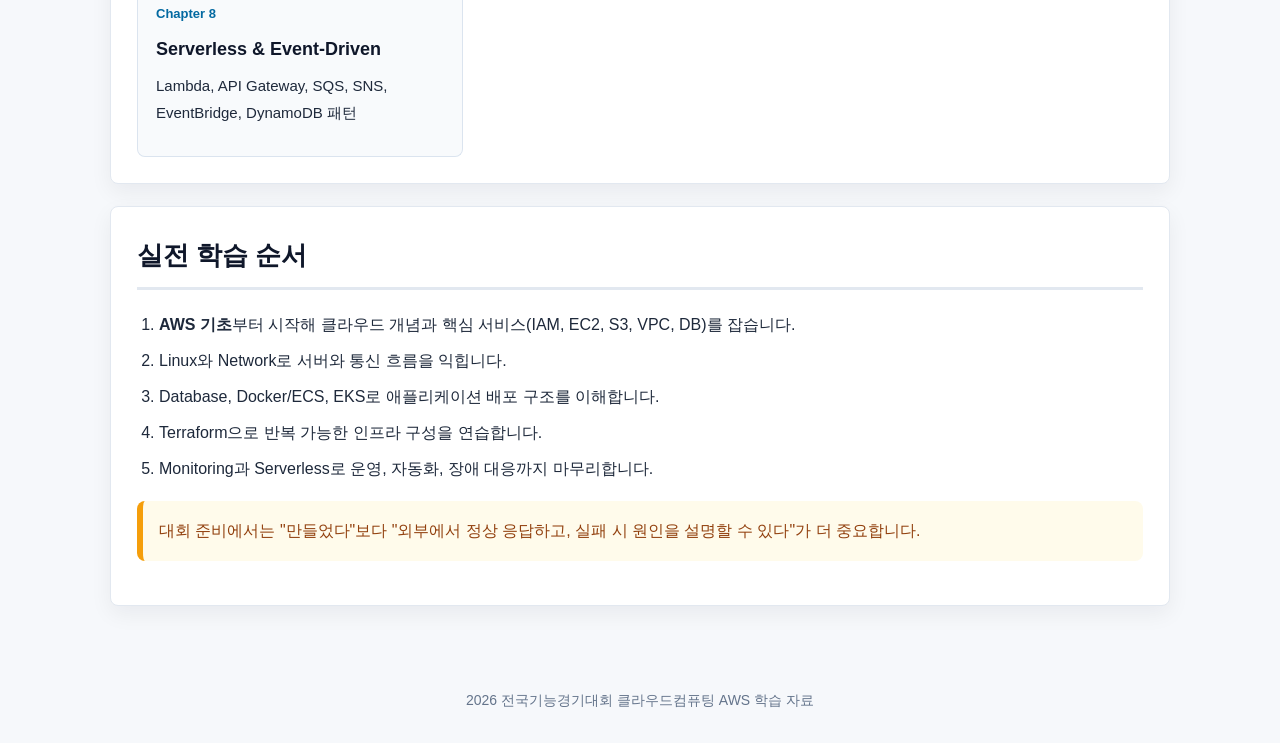
==== commit aa716aa0: "Add Korean AWS visual notes gallery" ====
--- a/index.html
+++ b/index.html
@@ -14,7 +14,7 @@
     <p class="lead">Linux, Network, Database, Docker/ECS, EKS, Terraform, Monitoring, Serverless를 기능경기 실전 흐름으로 정리했습니다.</p>
     <div class="hero-actions">
       <a class="btn" href="chapter_aws_basic.html">AWS 기초부터 시작</a>
-      <a class="btn secondary" href="chapter_1_linux.html">실전 학습 시작</a>
+      <a class="btn secondary" href="chapter_1_linux.html">실전 학습 시작</a>\n      <a class="btn secondary" href="aws_notes.html">한글노트 보기</a>
       <a class="btn secondary" href="2026_전국기능경기대회_클라우드컴퓨팅_제1과제_v3.docx">과제 문서</a>
     </div>
   </div>
@@ -22,7 +22,7 @@
 
 <nav aria-label="주요 학습 목차">
   <a class="active" href="index.html">홈</a>
-  <a href="chapter_aws_basic.html">AWS 기초</a>
+  <a href="chapter_aws_basic.html">AWS 기초</a>\n  <a href="aws_notes.html">AWS 한글노트</a>
   <a href="chapter_1_linux.html">1. Linux</a>
   <a href="chapter_2_network.html">2. Network</a>
   <a href="chapter_3_database.html">3. Database</a>
@@ -52,6 +52,12 @@
         <span style="color:#4da6ff;">기초</span>
         <b>AWS 기초 입문</b>
         <p>클라우드 개념, IAM, EC2, S3, VPC, RDS/DynamoDB — 경기 준비 핵심 개념 총정리</p>
+      </a>
+
+      <a class="chapter-card" href="aws_notes.html" style="border-color:#f39c1238; background:linear-gradient(135deg,#2b1b08,#141824);">
+        <span style="color:#f5a623;">시각 자료</span>
+        <b>AWS 한글 핵심노트</b>
+        <p>서비스 아이콘과 구조도로 빠르게 복습하는 그림 노트 19장</p>
       </a>
 
       <a class="chapter-card" href="chapter_1_linux.html">
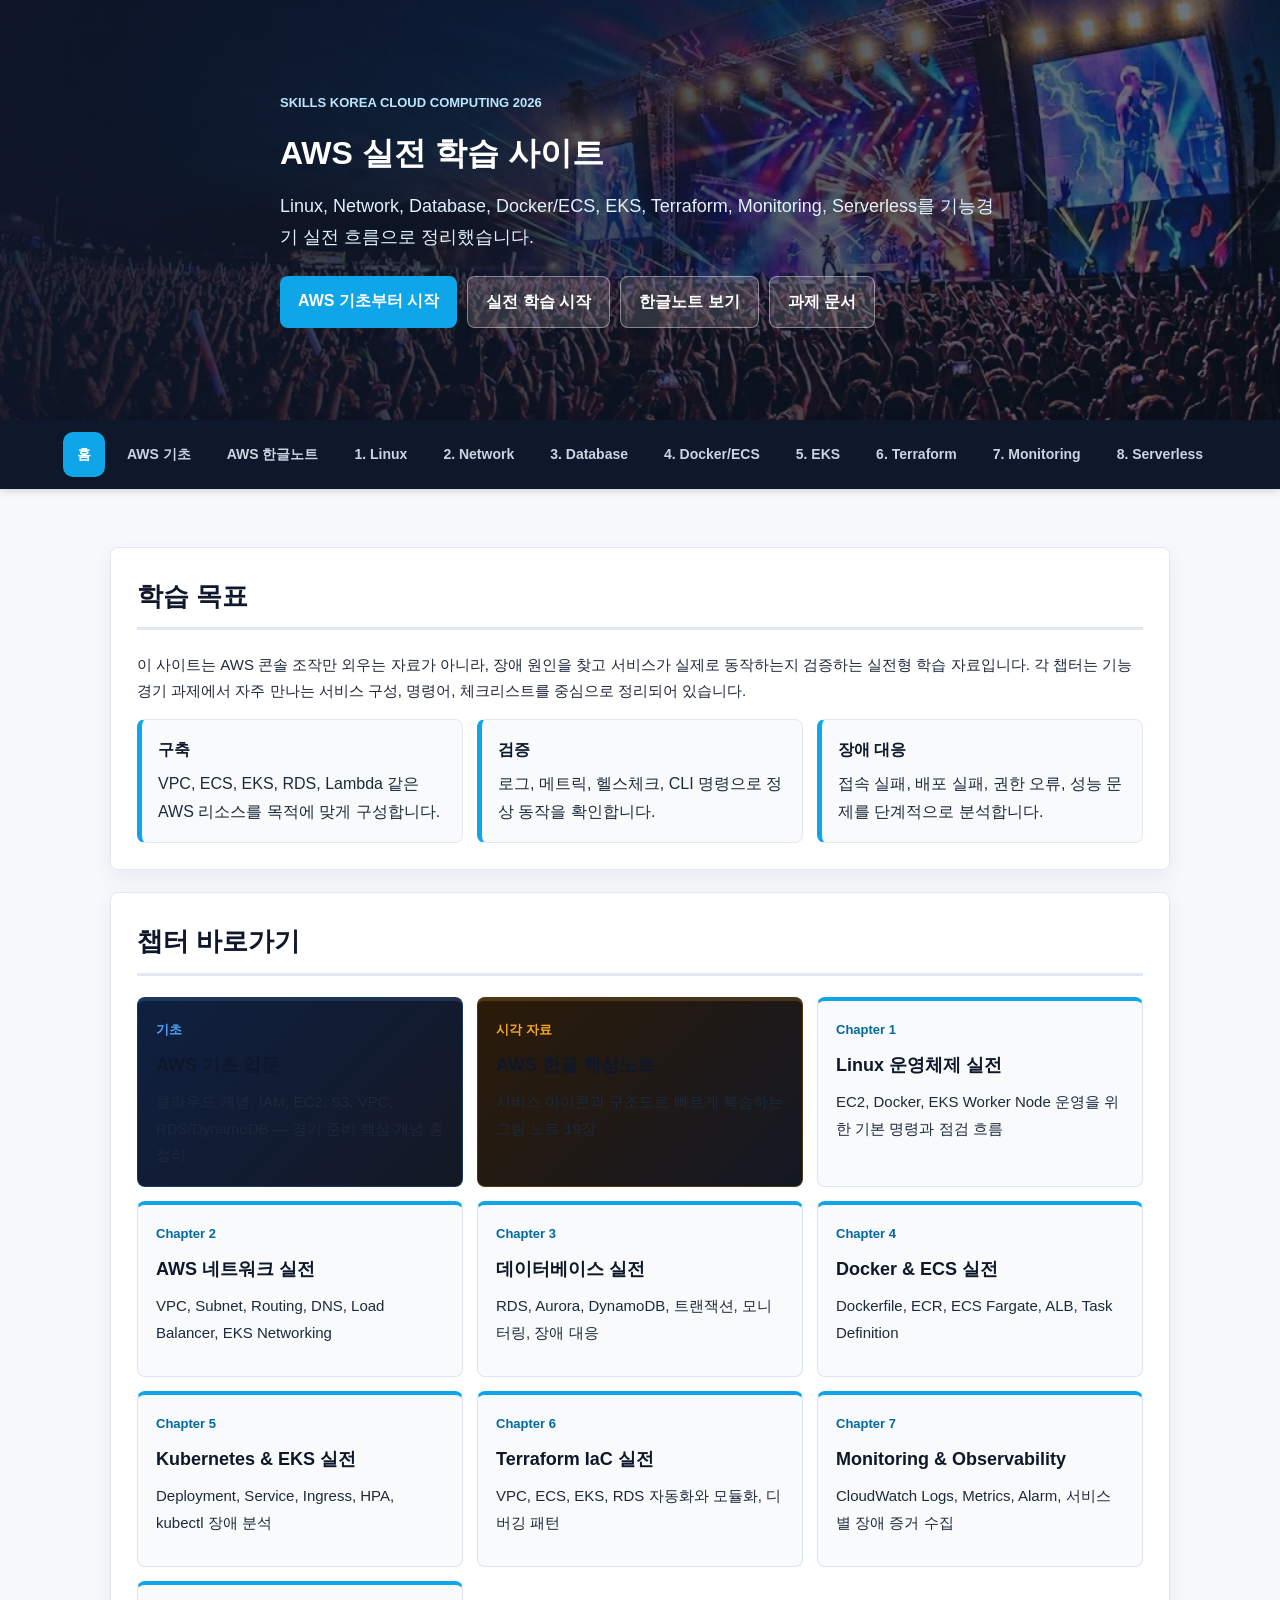
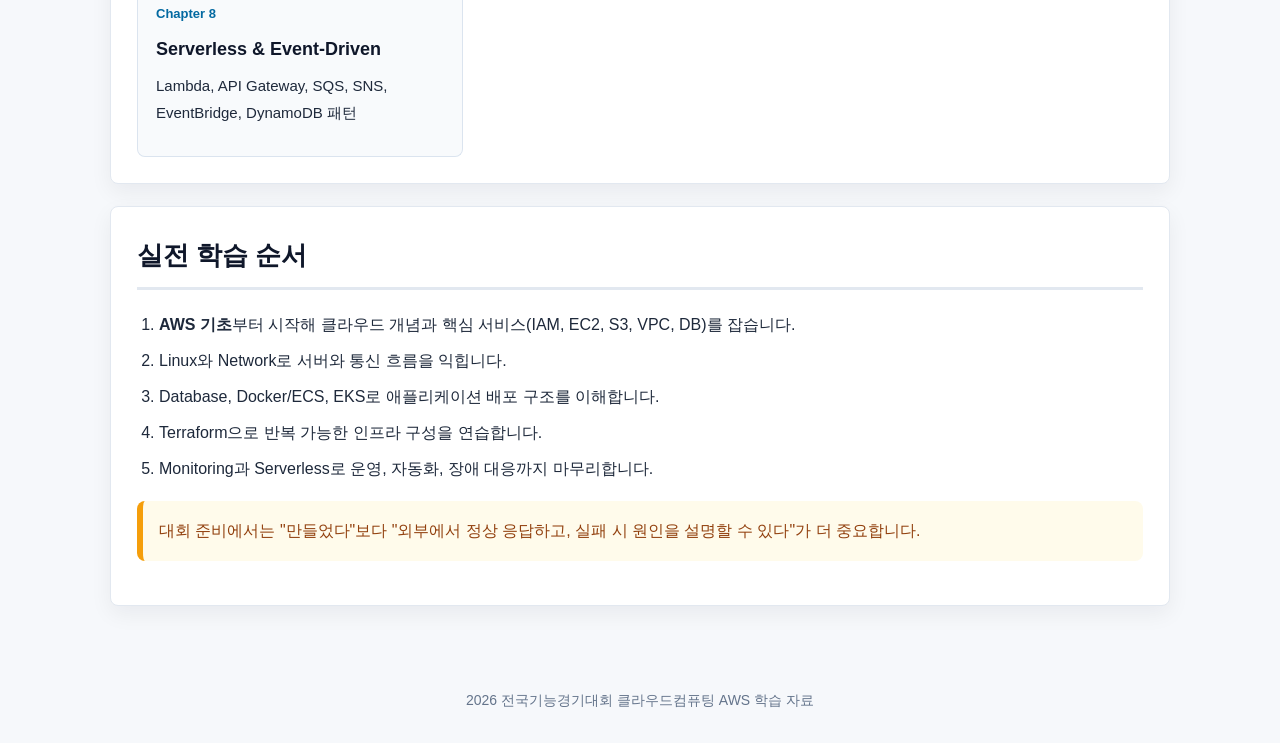
==== commit 11d348c9: "Fix homepage note navigation line breaks" ====
--- a/index.html
+++ b/index.html
@@ -14,7 +14,8 @@
     <p class="lead">Linux, Network, Database, Docker/ECS, EKS, Terraform, Monitoring, Serverless를 기능경기 실전 흐름으로 정리했습니다.</p>
     <div class="hero-actions">
       <a class="btn" href="chapter_aws_basic.html">AWS 기초부터 시작</a>
-      <a class="btn secondary" href="chapter_1_linux.html">실전 학습 시작</a>\n      <a class="btn secondary" href="aws_notes.html">한글노트 보기</a>
+      <a class="btn secondary" href="chapter_1_linux.html">실전 학습 시작</a>
+      <a class="btn secondary" href="aws_notes.html">한글노트 보기</a>
       <a class="btn secondary" href="2026_전국기능경기대회_클라우드컴퓨팅_제1과제_v3.docx">과제 문서</a>
     </div>
   </div>
@@ -22,7 +23,8 @@
 
 <nav aria-label="주요 학습 목차">
   <a class="active" href="index.html">홈</a>
-  <a href="chapter_aws_basic.html">AWS 기초</a>\n  <a href="aws_notes.html">AWS 한글노트</a>
+  <a href="chapter_aws_basic.html">AWS 기초</a>
+  <a href="aws_notes.html">AWS 한글노트</a>
   <a href="chapter_1_linux.html">1. Linux</a>
   <a href="chapter_2_network.html">2. Network</a>
   <a href="chapter_3_database.html">3. Database</a>
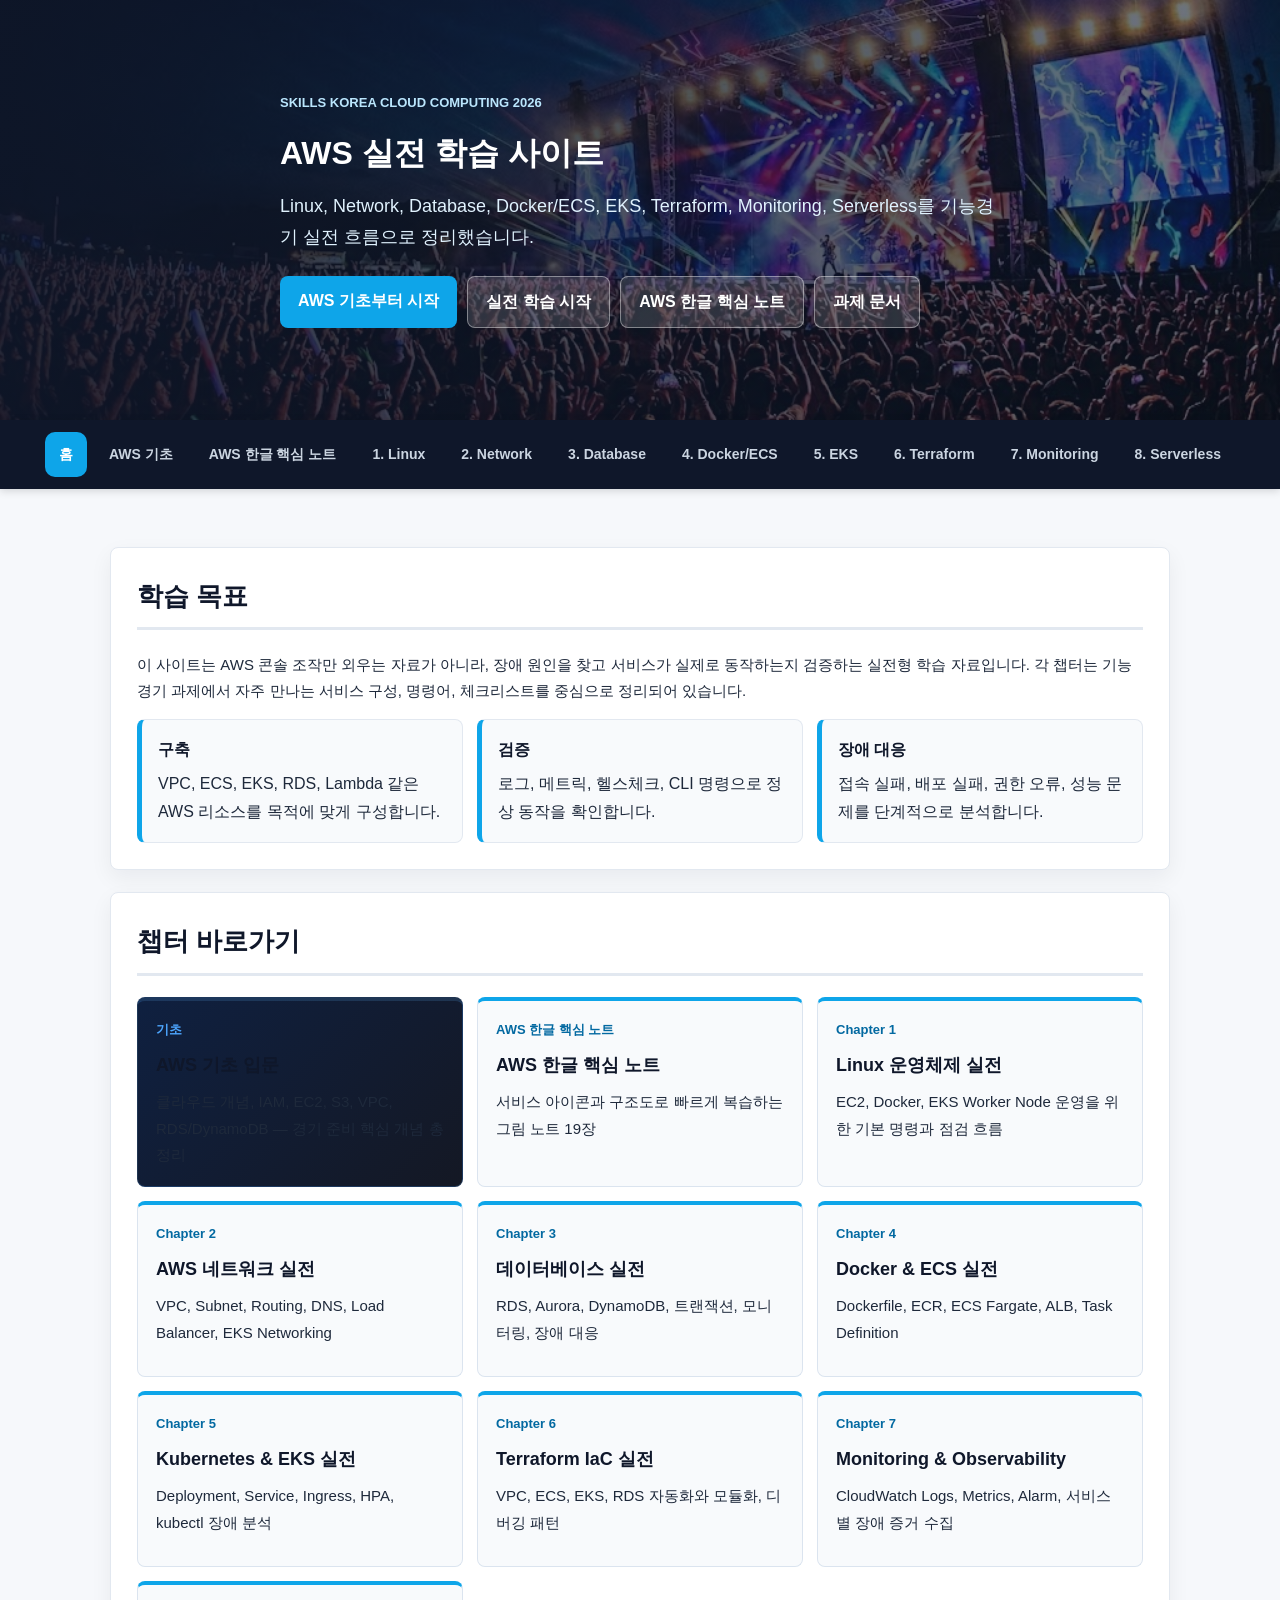
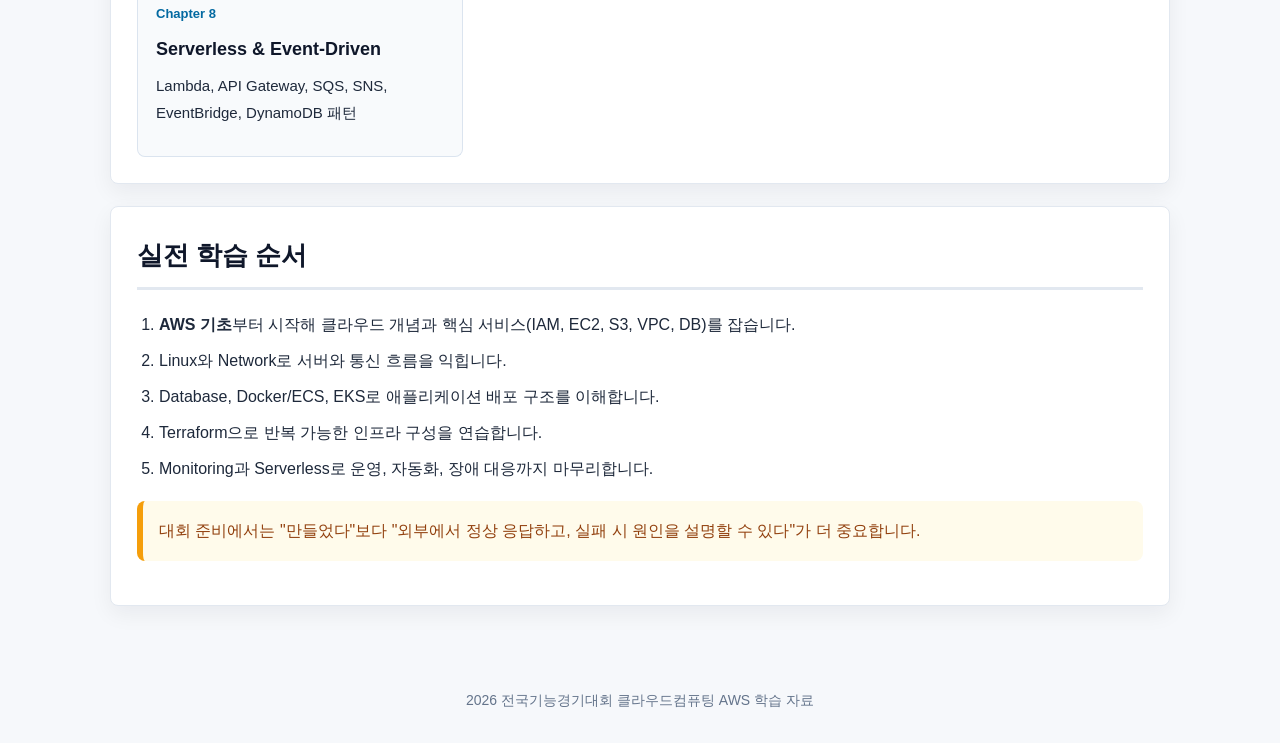
==== commit d7c7e732: "챕터 메뉴의 AWS 한글 핵심 노트 디자인 통일" ====
--- a/index.html
+++ b/index.html
@@ -15,7 +15,7 @@
     <div class="hero-actions">
       <a class="btn" href="chapter_aws_basic.html">AWS 기초부터 시작</a>
       <a class="btn secondary" href="chapter_1_linux.html">실전 학습 시작</a>
-      <a class="btn secondary" href="aws_notes.html">한글노트 보기</a>
+      <a class="btn secondary" href="aws_notes.html">AWS 한글 핵심 노트</a>
       <a class="btn secondary" href="2026_전국기능경기대회_클라우드컴퓨팅_제1과제_v3.docx">과제 문서</a>
     </div>
   </div>
@@ -24,7 +24,7 @@
 <nav aria-label="주요 학습 목차">
   <a class="active" href="index.html">홈</a>
   <a href="chapter_aws_basic.html">AWS 기초</a>
-  <a href="aws_notes.html">AWS 한글노트</a>
+  <a href="aws_notes.html">AWS 한글 핵심 노트</a>
   <a href="chapter_1_linux.html">1. Linux</a>
   <a href="chapter_2_network.html">2. Network</a>
   <a href="chapter_3_database.html">3. Database</a>
@@ -56,9 +56,9 @@
         <p>클라우드 개념, IAM, EC2, S3, VPC, RDS/DynamoDB — 경기 준비 핵심 개념 총정리</p>
       </a>
 
-      <a class="chapter-card" href="aws_notes.html" style="border-color:#f39c1238; background:linear-gradient(135deg,#2b1b08,#141824);">
-        <span style="color:#f5a623;">시각 자료</span>
-        <b>AWS 한글 핵심노트</b>
+      <a class="chapter-card" href="aws_notes.html">
+        <span>AWS 한글 핵심 노트</span>
+        <b>AWS 한글 핵심 노트</b>
         <p>서비스 아이콘과 구조도로 빠르게 복습하는 그림 노트 19장</p>
       </a>
 
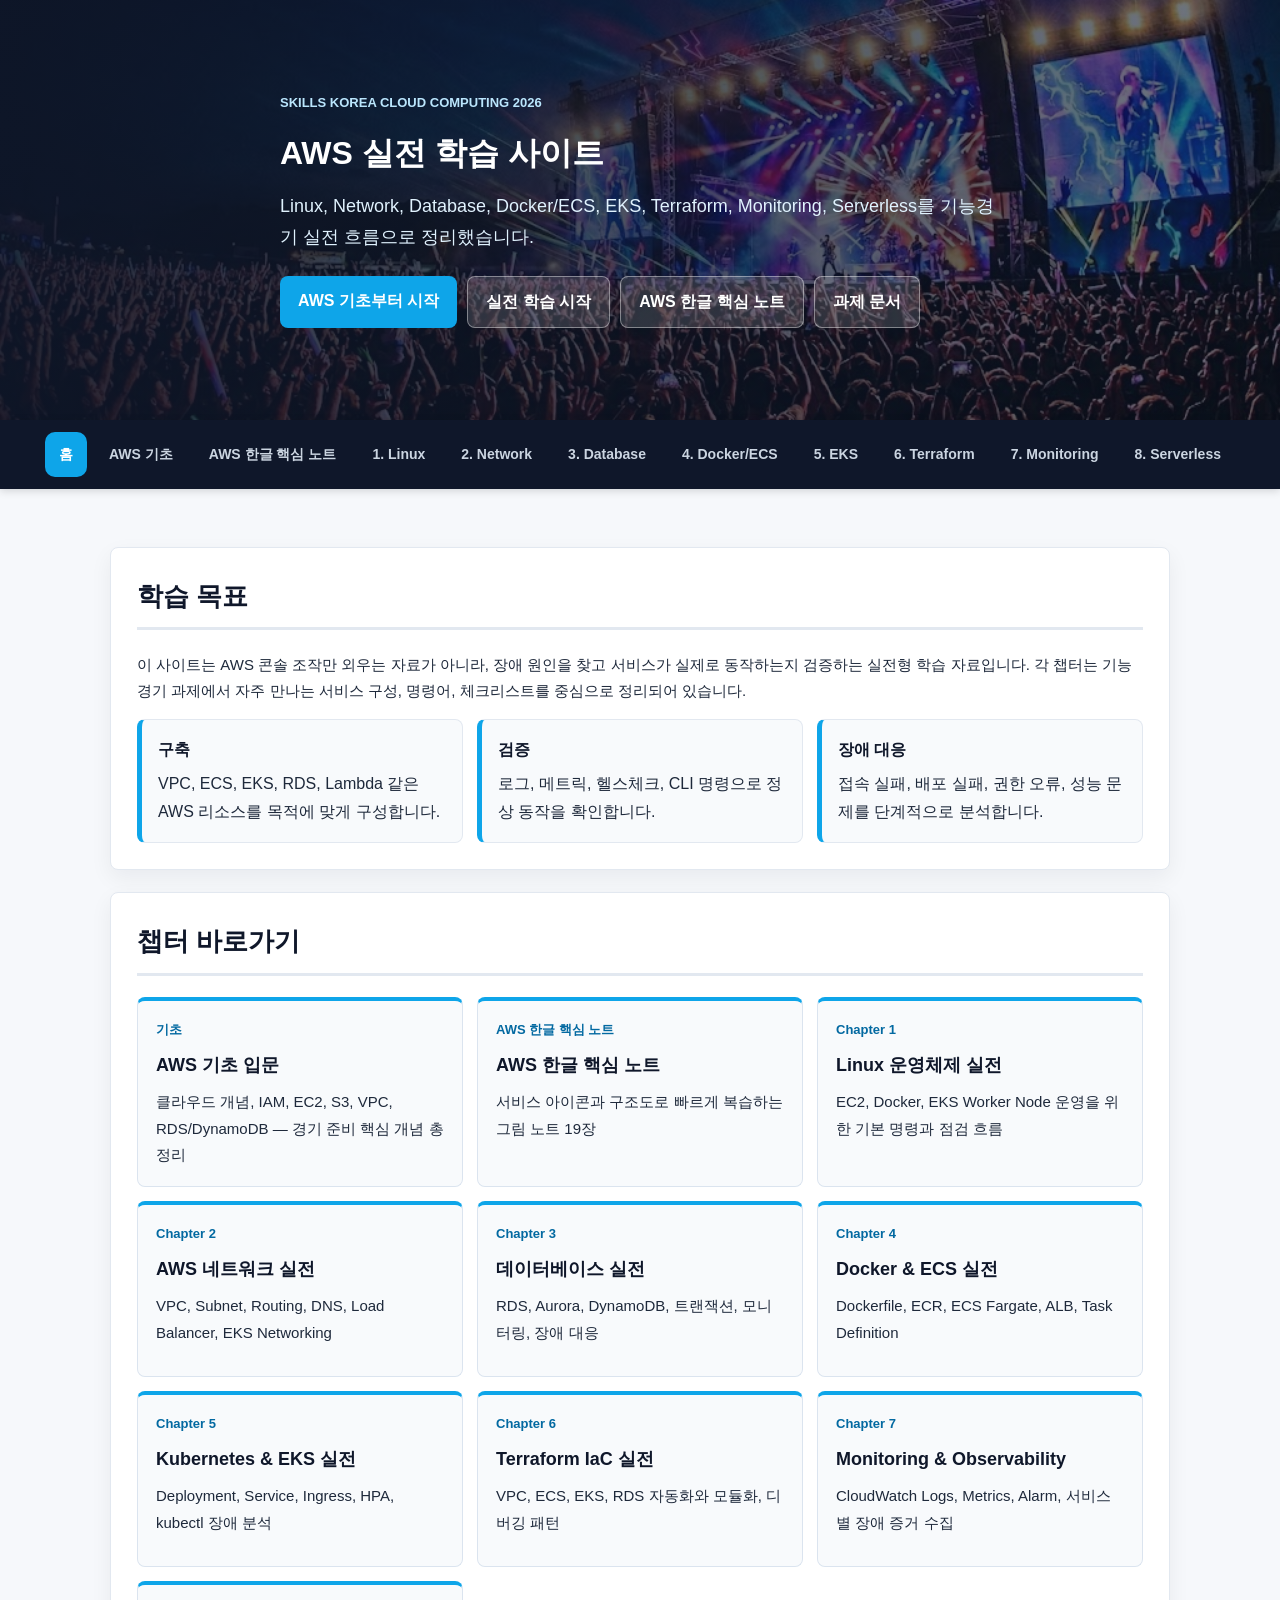
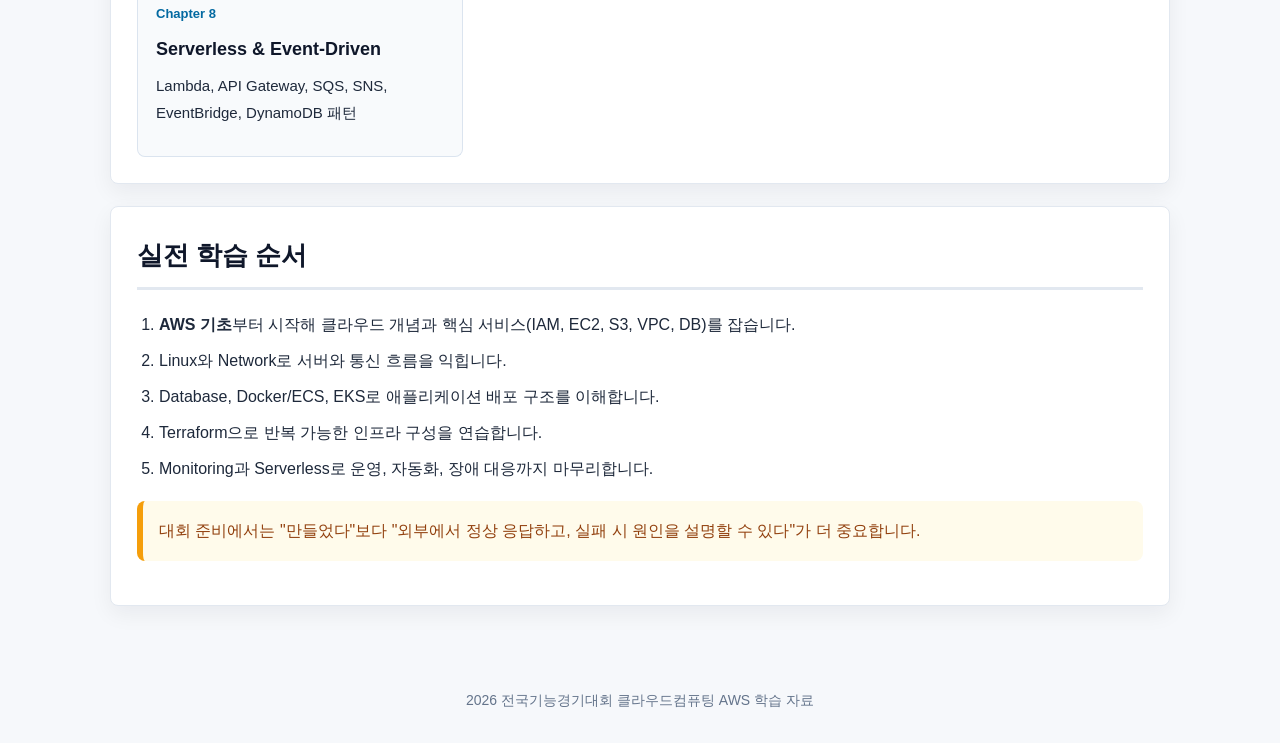
==== commit 5d4a773b: "AWS 기초 카드 디자인 통일" ====
--- a/index.html
+++ b/index.html
@@ -50,8 +50,8 @@
     <h2>챕터 바로가기</h2>
     <div class="chapter-grid">
 
-      <a class="chapter-card" href="chapter_aws_basic.html" style="border-color:#4da6ff33; background:linear-gradient(135deg,#0f2040,#141824);">
-        <span style="color:#4da6ff;">기초</span>
+      <a class="chapter-card" href="chapter_aws_basic.html">
+        <span>기초</span>
         <b>AWS 기초 입문</b>
         <p>클라우드 개념, IAM, EC2, S3, VPC, RDS/DynamoDB — 경기 준비 핵심 개념 총정리</p>
       </a>
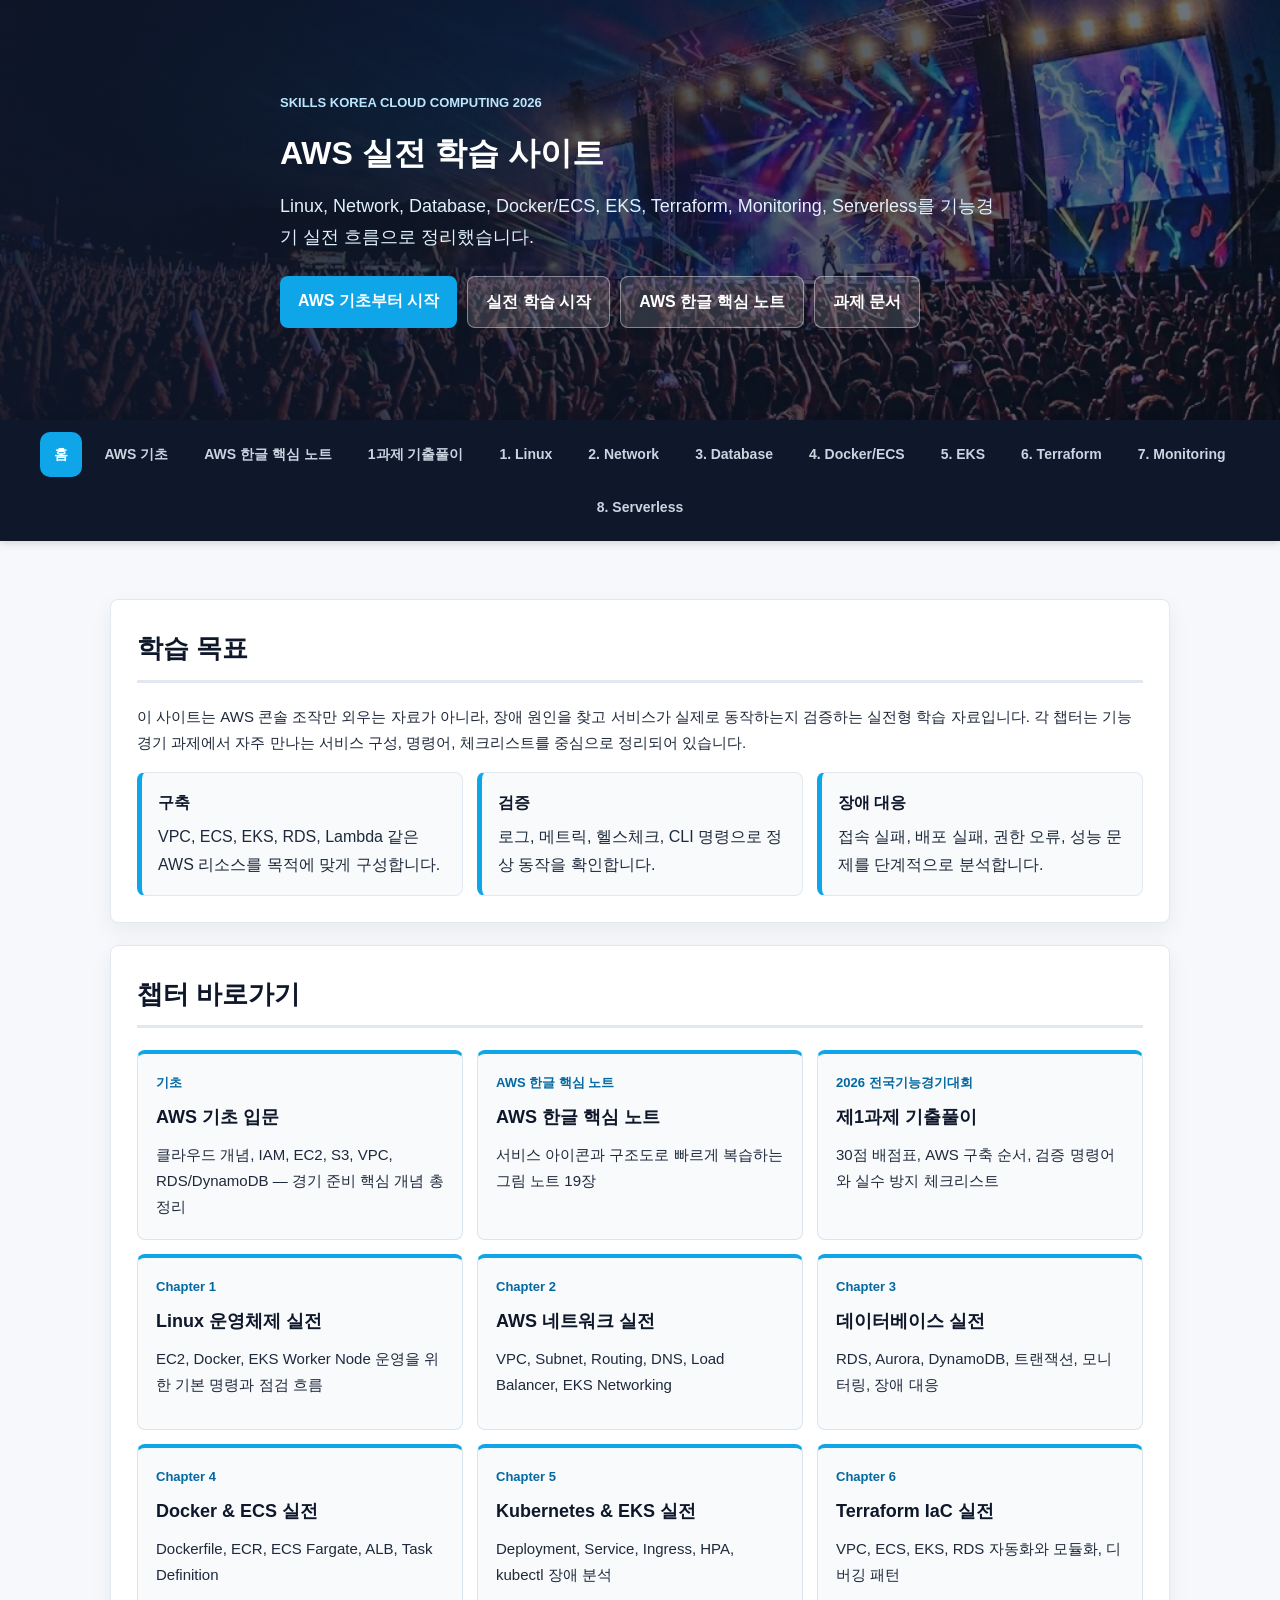
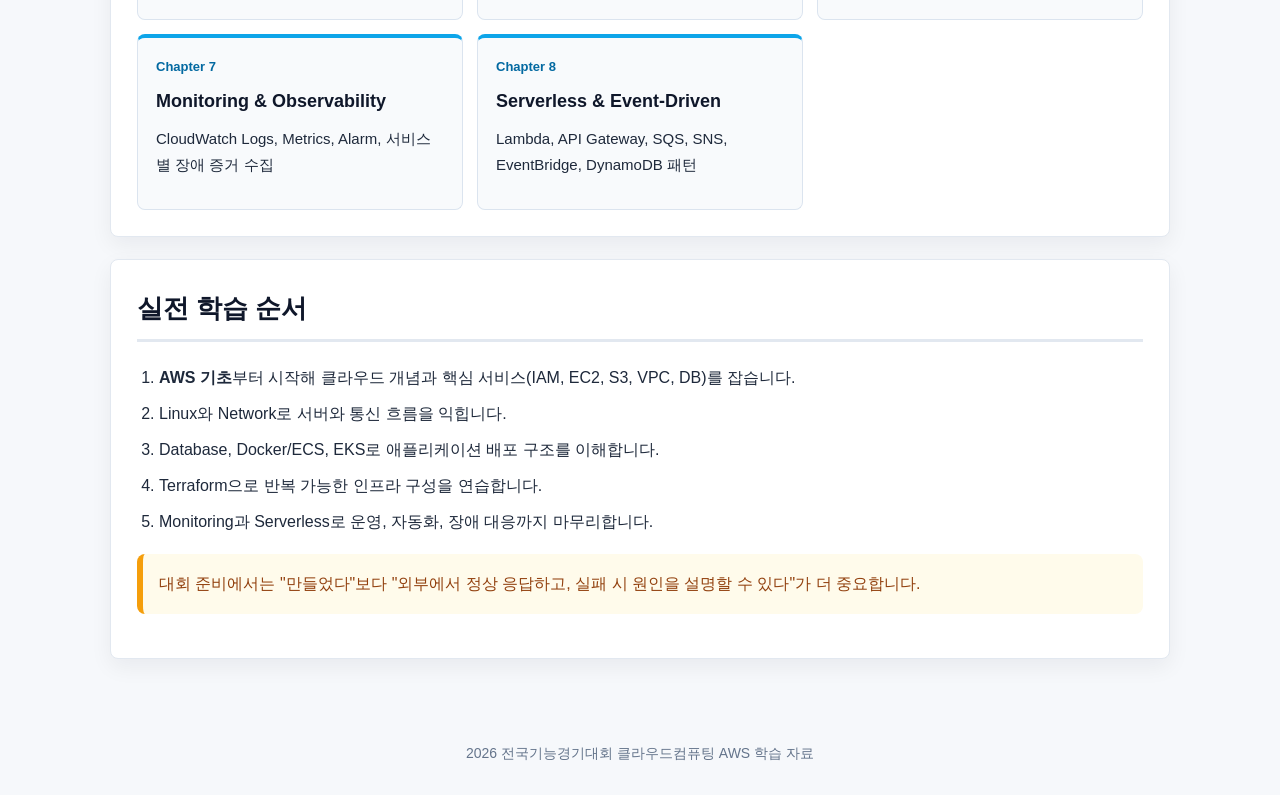
==== commit 294bc943: "index.html에 제1과제 기출풀이 메뉴 추가" ====
--- a/index.html
+++ b/index.html
@@ -25,6 +25,7 @@
   <a class="active" href="index.html">홈</a>
   <a href="chapter_aws_basic.html">AWS 기초</a>
   <a href="aws_notes.html">AWS 한글 핵심 노트</a>
+  <a href="task1_solution.html">1과제 기출풀이</a>
   <a href="chapter_1_linux.html">1. Linux</a>
   <a href="chapter_2_network.html">2. Network</a>
   <a href="chapter_3_database.html">3. Database</a>
@@ -60,6 +61,12 @@
         <span>AWS 한글 핵심 노트</span>
         <b>AWS 한글 핵심 노트</b>
         <p>서비스 아이콘과 구조도로 빠르게 복습하는 그림 노트 19장</p>
+      </a>
+
+      <a class="chapter-card" href="task1_solution.html">
+        <span>2026 전국기능경기대회</span>
+        <b>제1과제 기출풀이</b>
+        <p>30점 배점표, AWS 구축 순서, 검증 명령어와 실수 방지 체크리스트</p>
       </a>
 
       <a class="chapter-card" href="chapter_1_linux.html">
